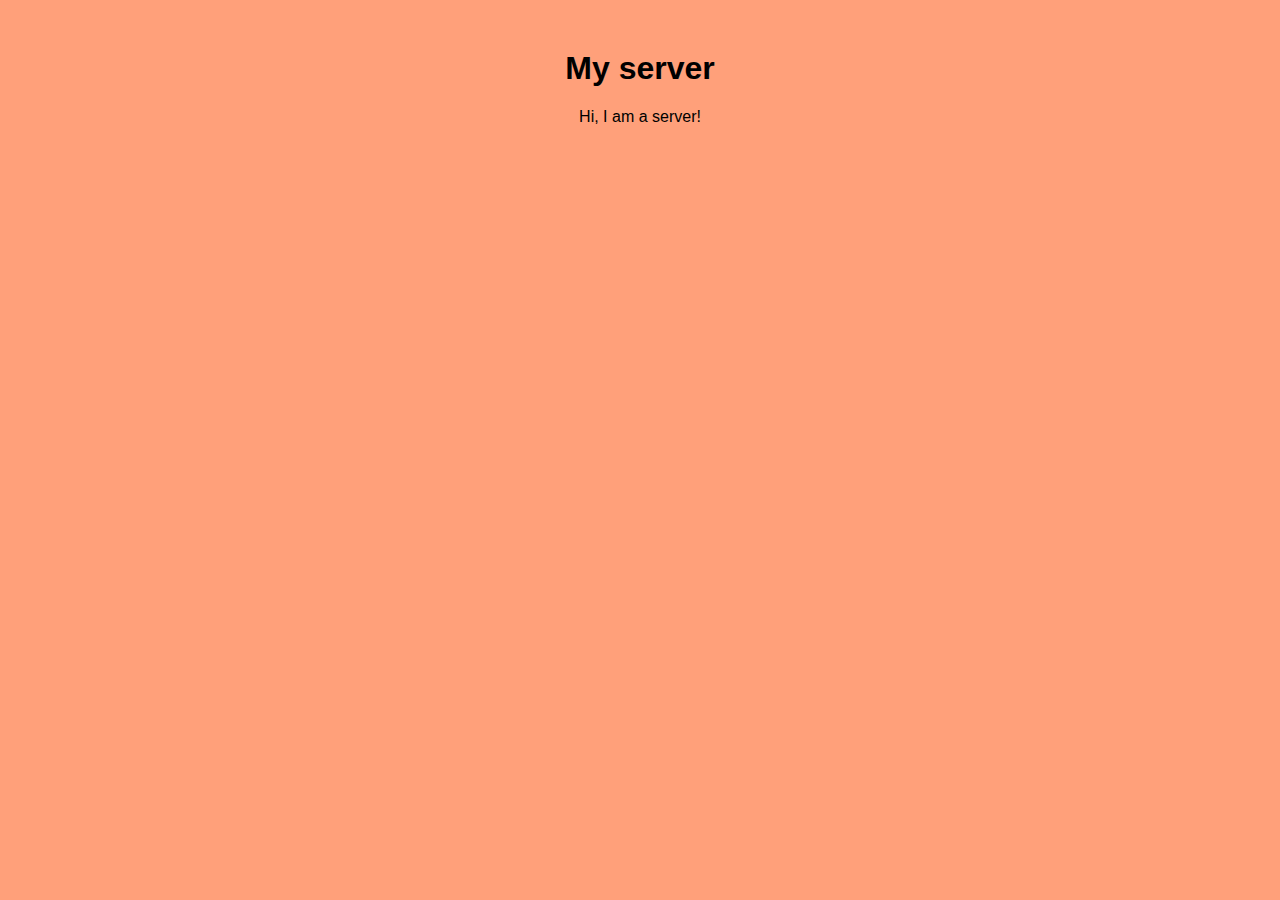
==== index.html @ 7693c16c "Initial commit" ====
<!DOCTYPE html>
<html>
    <head>
        <title>This is my server</title>
    </head>
    <body>
        <h1>My server</h1>
        <p>Hi, I am a server!</p>
    </body>
    <style>
        body {
            font-family: Arial, sans-serif;
            background-color: lightsalmon;
        }
        h1 {
            text-align: center;
            margin-top: 50px;
        }
        p {
            text-align: center;
            margin-top: 20px;
        }
    </style>
</html>
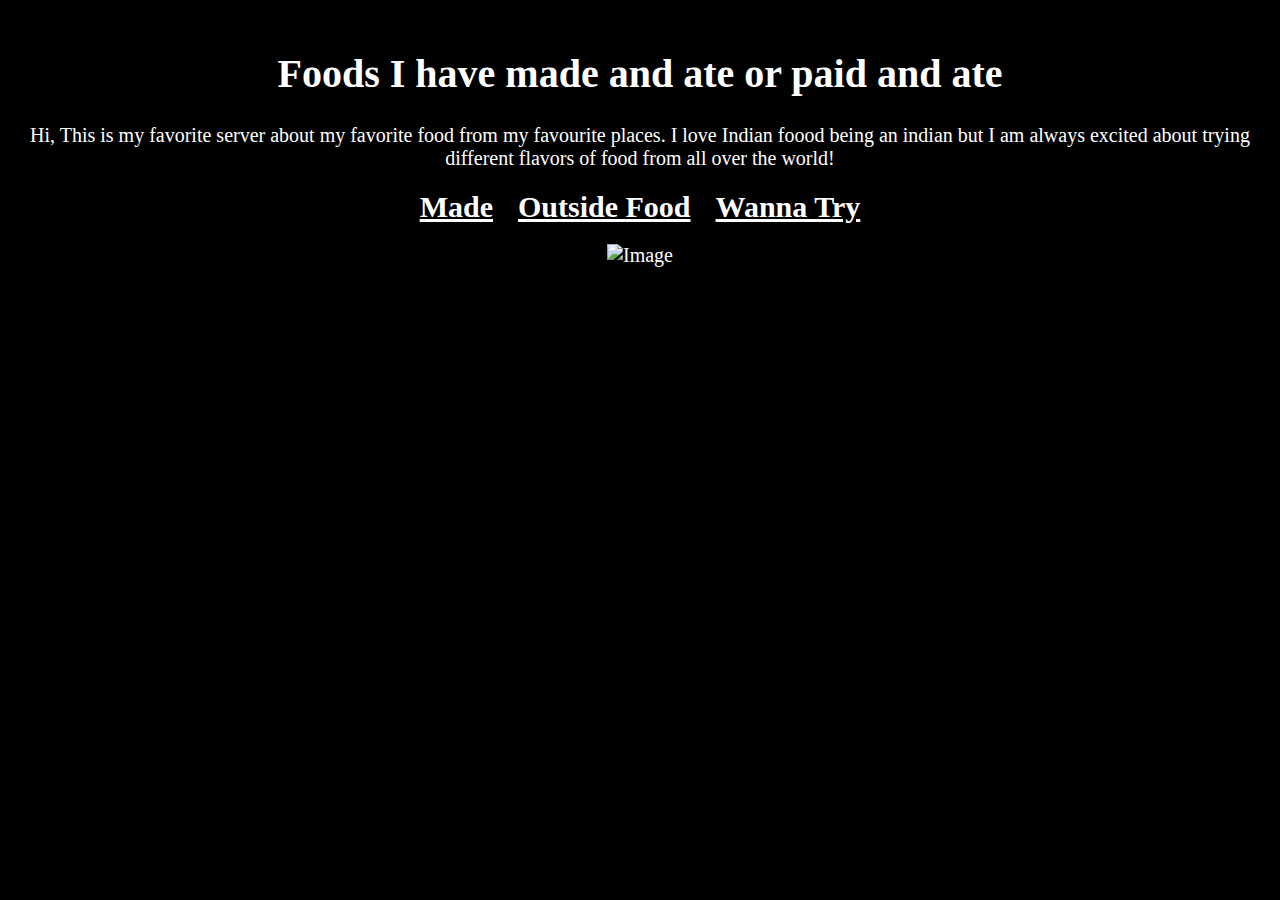
==== commit a6d256ff: "02/27 Homework" ====
--- a/index.html
+++ b/index.html
@@ -1,23 +1,35 @@
 <!DOCTYPE html>
 <html>
     <head>
-        <title>This is my server</title>
+        <title>This is my food blog</title>
     </head>
     <body>
-        <h1>My server</h1>
-        <p>Hi, I am a server!</p>
+        <h1>Foods I have made and ate or paid and ate</h1>
+        <p>Hi, This is my favorite server about my favorite food from my favourite places. I love Indian foood being an indian but I am always excited about trying different flavors of food from all over the world! </p>
+        <p style="text-align: center;">
+            <a href="made.html" style="color: white; text-decoration: underline; font-weight: bold; font-size: 30px; margin: 10px;">Made</a> 
+            <a href="paid.html" style="color: white; text-decoration: underline; font-weight: bold; font-size: 30px; margin: 10px;">Outside Food</a> 
+            <a href="try.html" style="color: white; text-decoration: underline; font-weight: bold; font-size: 30px; margin: 10px;"> Wanna Try</a>
+        </p>
+        <p>
+            <img src="https://i.etsystatic.com/9684337/r/il/5c0f82/726795730/il_fullxfull.726795730_km9q.jpg" alt="Image" width="600">
+        </p>
     </body>
     <style>
         body {
-            font-family: Arial, sans-serif;
-            background-color: lightsalmon;
+            font-family: "Lucida Handwriting" , cursive;
+            background-color: black;
         }
         h1 {
             text-align: center;
+            color: white;
+            font-size: 40px;
             margin-top: 50px;
         }
         p {
             text-align: center;
+            font-size: 20px;
+            color: white;
             margin-top: 20px;
         }
     </style>
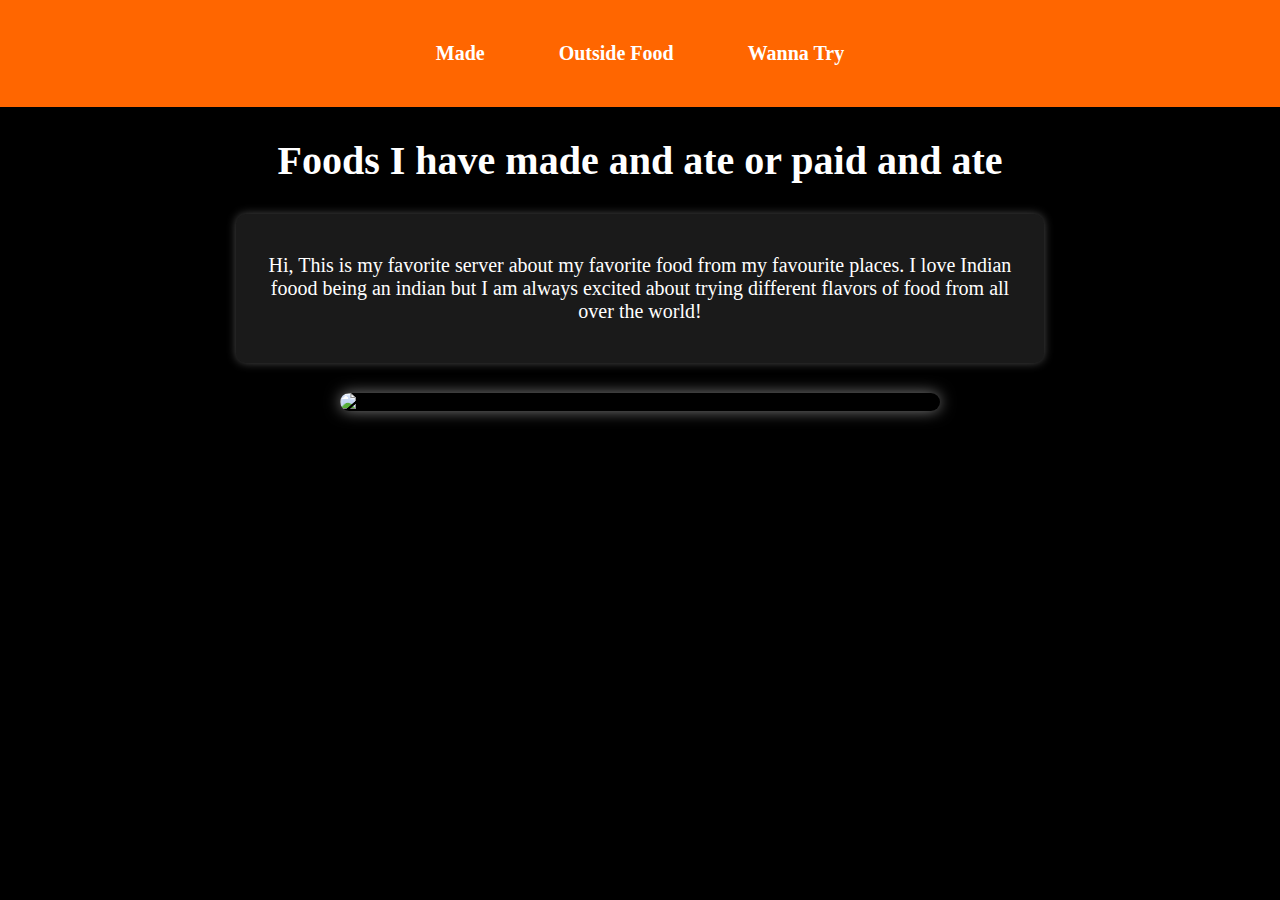
==== commit 28d51fea: "Adding 03/03 Homework" ====
--- a/index.html
+++ b/index.html
@@ -1,36 +1,95 @@
 <!DOCTYPE html>
 <html>
-    <head>
-        <title>This is my food blog</title>
-    </head>
-    <body>
-        <h1>Foods I have made and ate or paid and ate</h1>
-        <p>Hi, This is my favorite server about my favorite food from my favourite places. I love Indian foood being an indian but I am always excited about trying different flavors of food from all over the world! </p>
-        <p style="text-align: center;">
-            <a href="made.html" style="color: white; text-decoration: underline; font-weight: bold; font-size: 30px; margin: 10px;">Made</a> 
-            <a href="paid.html" style="color: white; text-decoration: underline; font-weight: bold; font-size: 30px; margin: 10px;">Outside Food</a> 
-            <a href="try.html" style="color: white; text-decoration: underline; font-weight: bold; font-size: 30px; margin: 10px;"> Wanna Try</a>
-        </p>
-        <p>
-            <img src="https://i.etsystatic.com/9684337/r/il/5c0f82/726795730/il_fullxfull.726795730_km9q.jpg" alt="Image" width="600">
-        </p>
-    </body>
+<head>
+    <title>This is my food blog</title>
     <style>
         body {
-            font-family: "Lucida Handwriting" , cursive;
+            font-family: "Lucida Handwriting", cursive;
             background-color: black;
+            margin: 0;
+            padding: 0;
         }
+
+        
+        .navbar {
+            background-color: #ff6600; 
+            padding: 15px 0;
+            text-align: center;
+        }
+
+        .navbar a {
+            color: white;
+            text-decoration: none;
+            font-weight: bold;
+            font-size: 20px;
+            margin: 15px;
+            padding: 12px 20px;
+            display: inline-block;
+            border-radius: 5px;
+        }
+
+        .navbar a:hover {
+            background-color: #cc5500; 
+            color: yellow;
+        }
+
+        .navbar a:active {
+            color: #ffd700; 
+        }
+
         h1 {
             text-align: center;
             color: white;
             font-size: 40px;
-            margin-top: 50px;
+            margin-top: 30px;
         }
+
+        .content-box {
+            background-color: rgba(255, 255, 255, 0.1);
+            padding: 20px;
+            border-radius: 10px;
+            margin: 30px auto;
+            width: 60%;
+            text-align: center;
+            box-shadow: 0 0 10px rgba(255, 255, 255, 0.3);
+        }
+
         p {
             text-align: center;
             font-size: 20px;
             color: white;
             margin-top: 20px;
         }
+
+        .image-container {
+            text-align: center;
+            margin-top: 20px;
+        }
+
+        .food-img {
+            width: 600px;
+            border-radius: 10px;
+            box-shadow: 0 0 15px rgba(255, 255, 255, 0.5);
+            display: inline-block;
+        }
     </style>
+</head>
+<body>
+    <div class="navbar">
+        <a href="made.html">Made</a>
+        <a href="paid.html">Outside Food</a>
+        <a href="try.html">Wanna Try</a>
+    </div>
+
+    <h1>Foods I have made and ate or paid and ate</h1>
+
+    <div class="content-box">
+        <p>Hi, This is my favorite server about my favorite food from my favourite places. I love Indian foood being an indian but I am always excited about trying different flavors of food from all over the world! </p>
+    </div>
+
+    <div class="image-container">
+        <img class="food-img" src="https://i.etsystatic.com/9684337/r/il/5c0f82/726795730/il_fullxfull.726795730_km9q.jpg" alt="Image">
+    </div>
+
+</body>
 </html>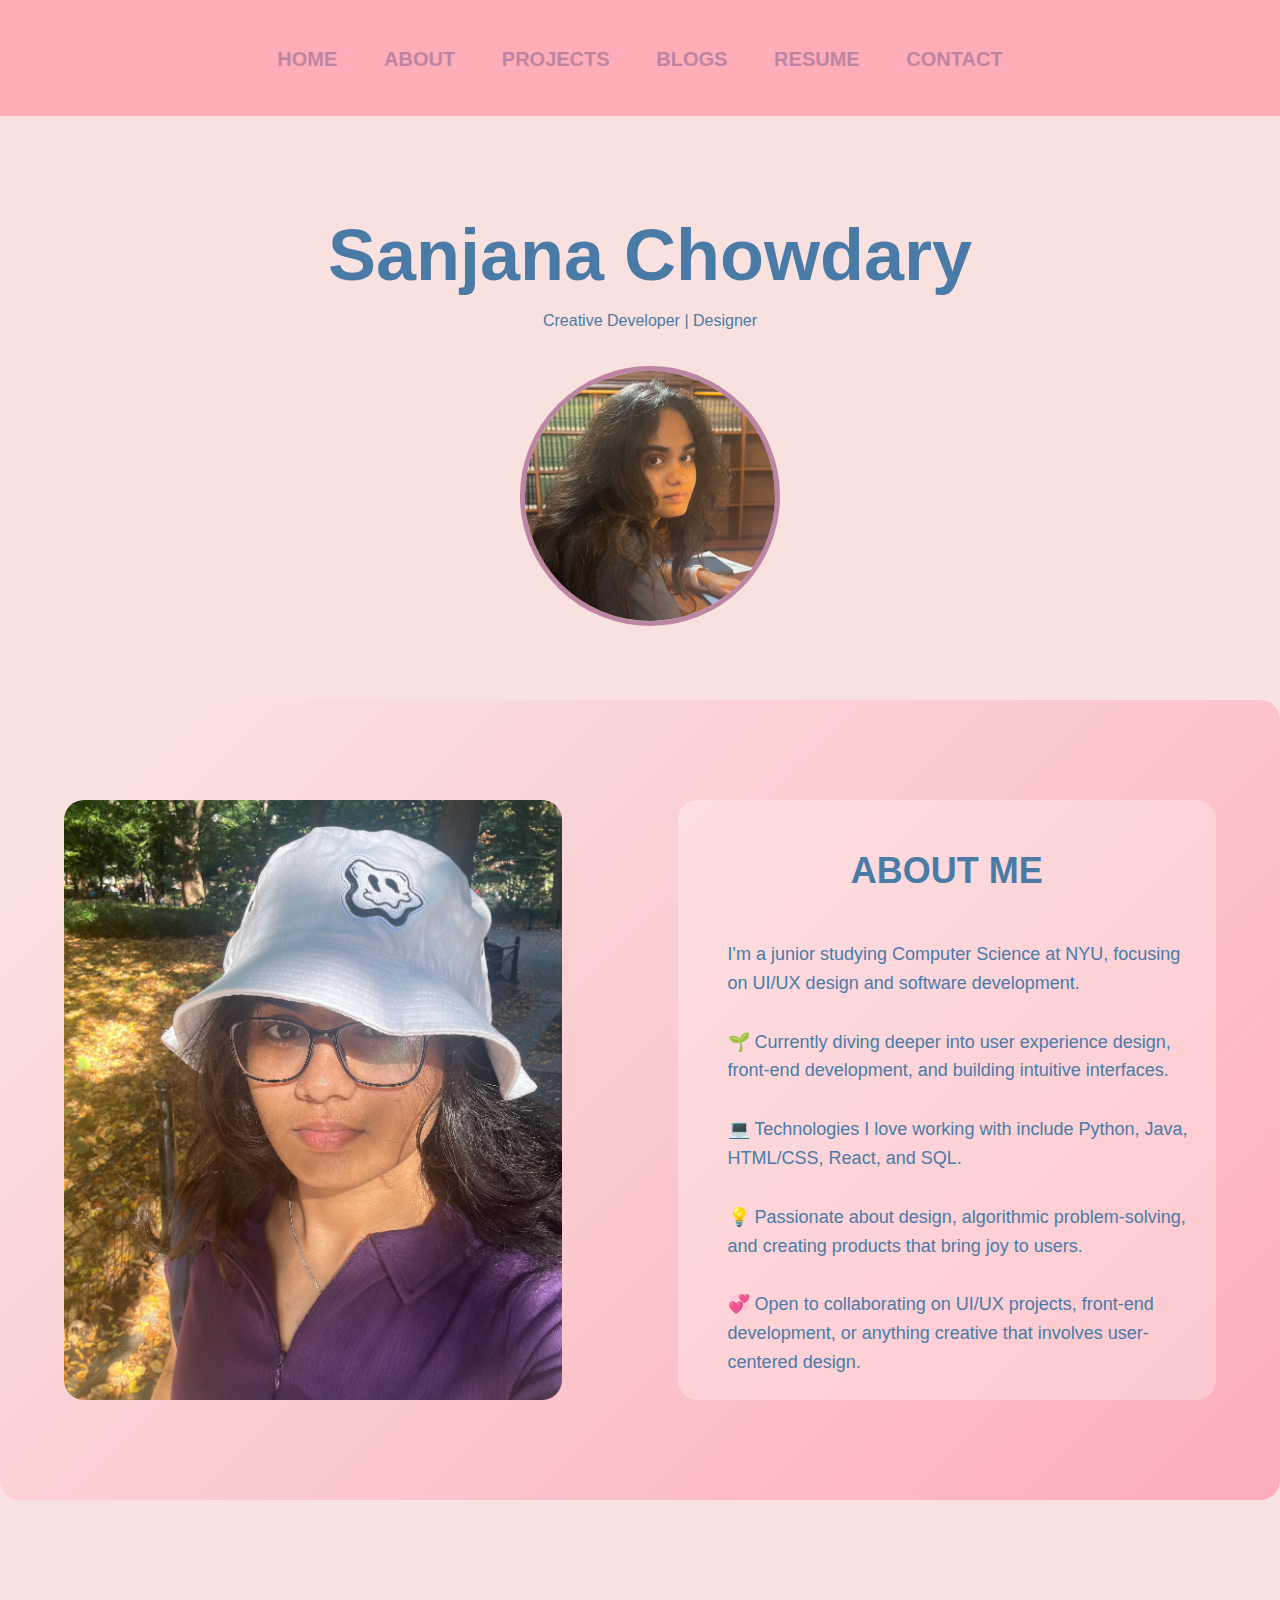
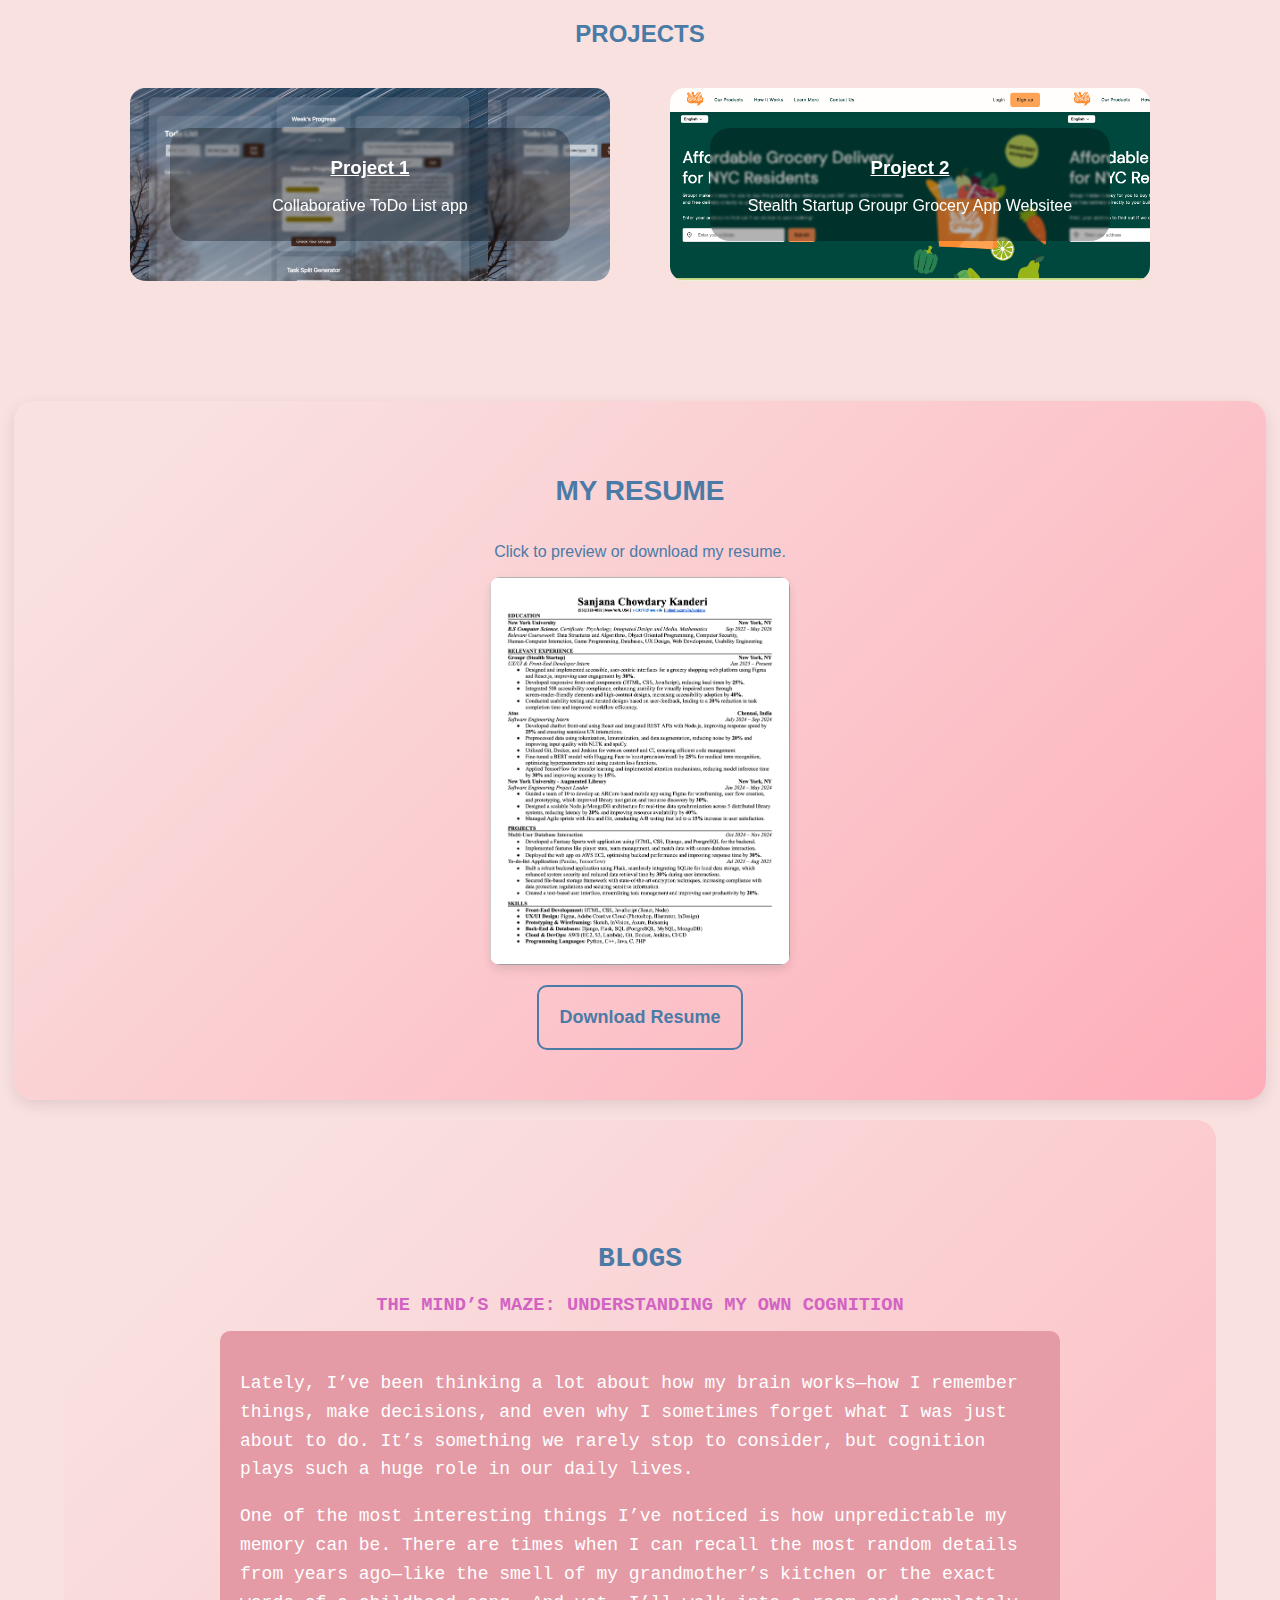
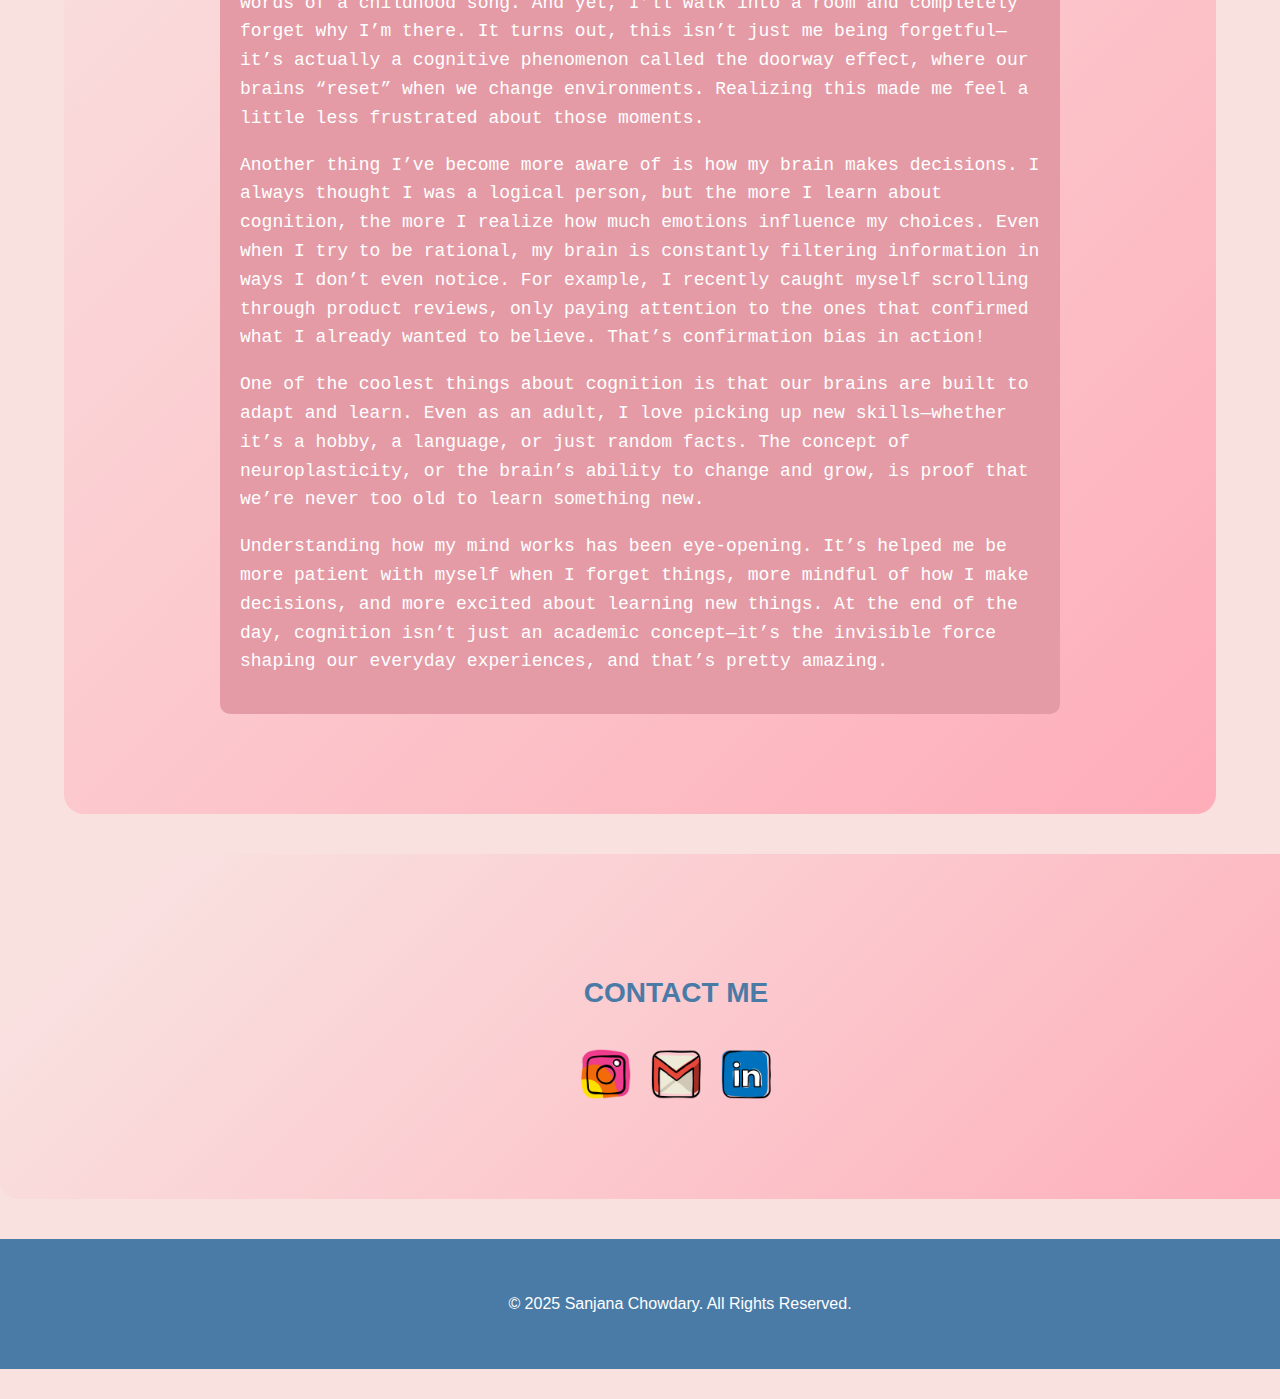
==== commit c82ec15d: "Portfolio" ====
--- a/index.html
+++ b/index.html
@@ -1,95 +1,126 @@
 <!DOCTYPE html>
-<html>
+<html lang="en">
 <head>
-    <title>This is my food blog</title>
-    <style>
-        body {
-            font-family: "Lucida Handwriting", cursive;
-            background-color: black;
-            margin: 0;
-            padding: 0;
-        }
-
-        
-        .navbar {
-            background-color: #ff6600; 
-            padding: 15px 0;
-            text-align: center;
-        }
-
-        .navbar a {
-            color: white;
-            text-decoration: none;
-            font-weight: bold;
-            font-size: 20px;
-            margin: 15px;
-            padding: 12px 20px;
-            display: inline-block;
-            border-radius: 5px;
-        }
-
-        .navbar a:hover {
-            background-color: #cc5500; 
-            color: yellow;
-        }
-
-        .navbar a:active {
-            color: #ffd700; 
-        }
-
-        h1 {
-            text-align: center;
-            color: white;
-            font-size: 40px;
-            margin-top: 30px;
-        }
-
-        .content-box {
-            background-color: rgba(255, 255, 255, 0.1);
-            padding: 20px;
-            border-radius: 10px;
-            margin: 30px auto;
-            width: 60%;
-            text-align: center;
-            box-shadow: 0 0 10px rgba(255, 255, 255, 0.3);
-        }
-
-        p {
-            text-align: center;
-            font-size: 20px;
-            color: white;
-            margin-top: 20px;
-        }
-
-        .image-container {
-            text-align: center;
-            margin-top: 20px;
-        }
-
-        .food-img {
-            width: 600px;
-            border-radius: 10px;
-            box-shadow: 0 0 15px rgba(255, 255, 255, 0.5);
-            display: inline-block;
-        }
-    </style>
+    <title>Portfolio</title>
+    <link rel="stylesheet" href="styles.css">
 </head>
 <body>
-    <div class="navbar">
-        <a href="made.html">Made</a>
-        <a href="paid.html">Outside Food</a>
-        <a href="try.html">Wanna Try</a>
-    </div>
+    <header>
+        <nav>
+            <ul>
+                <li><a href="#home">Home</a></li>
+                <li><a href="#about">About</a></li>
+                <li><a href="#projects">Projects</a></li>
+                <li><a href="#blogs">Blogs</a></li>
+                <li><a href="#resume">Resume</a></li>
+                <li><a href="#contact">Contact</a></li>
+            </ul>
+        </nav>
+    </header>
+    
+    <section id="home">
+        <h1>Sanjana Chowdary</h1>
+        <p>Creative Developer | Designer</p>
+        <img src="assets/saj2.png" alt="My Photo">
+    </section>
+    
+    <section id="about">
+        <div class="left">
+            <img src="assets/saj.jpeg" alt="Sanjana Chowdary">
+        </div>
+        <div class="right">
+            <h2>About Me</h2>
+            <p>I'm a junior studying Computer Science at NYU, focusing on UI/UX design and software development.</p>
+            <p>🌱 Currently diving deeper into user experience design, front-end development, and building intuitive interfaces.</p>
+            <p>💻 Technologies I love working with include Python, Java, HTML/CSS, React, and SQL.</p>
+            <p>💡 Passionate about design, algorithmic problem-solving, and creating products that bring joy to users.</p>
+            <p>💞️ Open to collaborating on UI/UX projects, front-end development, or anything creative that involves user-centered design.</p>
+            <p>🌿 Love growing plants, and my heart sinks a little if they don’t make it 😢.</p>
+            <p>🌅 Absolutely adore going on sunset walks—it’s my favorite way to unwind after a busy day.</p>
+            <p>🎨 In my free time, I enjoy exploring the world of UI/UX design, experimenting with new layouts, and creating engaging digital experiences.</p>
+            <p>📫 Feel free to reach out to me on GitHub or via LinkedIn if you'd like to collaborate or chat about design!</p>
+        </div>
+    </section>
+    
+    <section id="projects">
+        <h2>Projects</h2>
+        <div class="project-list">
+            <div class="project" id="project1">
+                <div class="projecttext">
+                <a href = "http://ec2-3-145-91-91.us-east-2.compute.amazonaws.com/"><h3>Project 1</h3></a>
+                <p>Collaborative ToDo List app</p>
+                </div>  
+            </div>
+            <div class="project" id = "project2">
+                <div class="projecttext">
+                <a href = "https://grouprr.myshopify.com/?_ab=0&_fd=0&_sc=1"><h3>Project 2</h3></a>
+                <p>Stealth Startup Groupr Grocery App Websitee</p>
+                </div>
+            </div>
+        </div>
+    </section>
 
-    <h1>Foods I have made and ate or paid and ate</h1>
+    <section id="resume">
+        <h2>My Resume</h2>
+        <p>Click to preview or download my resume.</p>
+        <img src="assets/resume.png" alt="Resume Preview" class="resume-preview" onclick="openModal()">
+        <a href="assets/resume.pdf" download class="resume-button">Download Resume</a>
+        <div id="resume-modal" class="modal" onclick="closeModal()">
+            <img src="assets/resume.png" class="modal-content" alt="Full Resume">
+        </div>
+    </section>
+    
+    <section id="blogs">
+        <h2>Blogs</h2>
+        <h3>The Mind’s Maze: Understanding My Own Cognition</h3>
+        <div class="sample-text">
+            <p>Lately, I’ve been thinking a lot about how my brain works—how I remember things, make decisions, and even why I sometimes forget what I was just about to do. It’s something we rarely stop to consider, but cognition plays such a huge role in our daily lives.</p>
+    
+            <p>One of the most interesting things I’ve noticed is how unpredictable my memory can be. There are times when I can recall the most random details from years ago—like the smell of my grandmother’s kitchen or the exact words of a childhood song. And yet, I’ll walk into a room and completely forget why I’m there. It turns out, this isn’t just me being forgetful—it’s actually a cognitive phenomenon called the doorway effect, where our brains “reset” when we change environments. Realizing this made me feel a little less frustrated about those moments.</p>
+    
+            <p>Another thing I’ve become more aware of is how my brain makes decisions. I always thought I was a logical person, but the more I learn about cognition, the more I realize how much emotions influence my choices. Even when I try to be rational, my brain is constantly filtering information in ways I don’t even notice. For example, I recently caught myself scrolling through product reviews, only paying attention to the ones that confirmed what I already wanted to believe. That’s confirmation bias in action!</p>
+    
+            <p>One of the coolest things about cognition is that our brains are built to adapt and learn. Even as an adult, I love picking up new skills—whether it’s a hobby, a language, or just random facts. The concept of neuroplasticity, or the brain’s ability to change and grow, is proof that we’re never too old to learn something new.</p>
+    
+            <p>Understanding how my mind works has been eye-opening. It’s helped me be more patient with myself when I forget things, more mindful of how I make decisions, and more excited about learning new things. At the end of the day, cognition isn’t just an academic concept—it’s the invisible force shaping our everyday experiences, and that’s pretty amazing.</p>
+        </div>
+    </section>
+    
+    
+    
+    <section id="contact">
+        <h2>Contact Me</h2>
+        <div class="contact-icons">
+            <a href="https://www.instagram.com/lillillinu/" target="_blank">
+                <img src="assets/instagram.png" alt="Instagram">
+            </a>
+            <a href="dunno how to do this yet">
+                <img src="assets/gmail.png" alt="Email">
+            </a>
+            <a href="https://www.linkedin.com/in/sanjana-chowdary/" target="_blank">
+                <img src="assets/linkedin.png" alt="LinkedIn">
+            </a>
+        </div>
+    </section>
+    
+    <footer>
+        <p>&copy; 2025 Sanjana Chowdary. All Rights Reserved.</p>
+    </footer>
+</body>
+</html>
 
-    <div class="content-box">
-        <p>Hi, This is my favorite server about my favorite food from my favourite places. I love Indian foood being an indian but I am always excited about trying different flavors of food from all over the world! </p>
-    </div>
+<script>
+    function openModal() {
+        document.getElementById("resume-modal").style.display = "flex";
+    }
 
-    <div class="image-container">
-        <img class="food-img" src="https://i.etsystatic.com/9684337/r/il/5c0f82/726795730/il_fullxfull.726795730_km9q.jpg" alt="Image">
-    </div>
+    function closeModal() {
+        document.getElementById("resume-modal").style.display = "none";
+    }
+</script>
 
-</body>
-</html>+<script>
+    window.onload = function () {
+        document.getElementById("resume-modal").style.display = "none";
+    };
+</script>--- a/styles.css
+++ b/styles.css
@@ -0,0 +1,381 @@
+
+body {
+    font-family: 'SF UI Display', sans-serif;
+    margin: 0;
+    padding: 0;
+    background-color: #f9e1e0;
+    color: #4a7ba6;
+    overflow-x: hidden; 
+}
+
+header {
+    background: #feadb9;
+    padding: 20px;
+    text-align: center;
+    font-size: 24px;
+    font-weight: bold;
+    text-transform: uppercase;
+    color: #ffffff;
+}
+
+nav ul {
+    padding: 0;
+    text-align: center;
+}
+
+nav ul li {
+    display: inline;
+    margin: 0 20px;
+}
+
+nav ul li a {
+    color: #bc85a3;
+    text-decoration: none;
+    font-size: 20px;
+    font-weight: 600;
+}
+
+nav ul li a:hover {
+    color: #4a7ba6;
+}
+
+nav ul li:hover::after {
+    width: 100%;
+}
+
+.text-content {
+    max-width: 50%;
+    text-align: left;
+}
+
+.image-content img {
+    width: 100%;
+    max-width: 400px;
+    border-radius: 20px;
+}
+
+#home {
+    background: #f9e1e0;
+    padding: 50px;
+    max-width: 1200px;
+    margin: auto;
+    margin-bottom: 20px;;
+}
+
+#home h1 {
+    font-size: 72px;
+    font-weight: 700;
+    color: #4a7ba6;
+    text-transform: none;
+    margin-bottom: 10px;
+}
+
+#home img {
+    width: 250px;
+    height: 250px;
+    border-radius: 50%;
+    border: 5px solid #bc85a3;
+    margin-top: 20px;
+}
+
+h1, h2 {
+    color: #4a7ba6;
+    font-weight: 700;
+    text-transform: uppercase;
+}
+
+.project-list {
+    display: flex;
+    justify-content: center;
+    flex-wrap: wrap;
+    gap: 20px;
+}
+
+.project {
+    background: #bc85a3;
+    padding: 40px;
+    margin: 20px;
+    border-radius: 15px;
+    width: 100%;
+    max-width: 400px;
+    color: white;
+    text-align: center;
+    font-weight: 500;
+}
+.project#project1 {
+    background-image: url('/assets/todo.png');
+    background-size: contain;
+}
+.project#project2 {
+    background-image: url('/assets/groupr.png');
+    background-size: contain;
+
+}
+
+a {
+    color: white;
+    text-decoration: underline;
+}
+.projecttext{
+    background: rgba(0, 0, 0, 0.3);
+    border-radius: 20px;
+    padding: 10px;
+    backdrop-filter: blur(1px);
+}
+
+
+section {
+    padding: 100px 0%;
+    text-align: center;
+    width: 100%;
+    margin: auto;
+}
+
+.container {
+    display: flex;
+    align-items: center;
+    justify-content: center;
+    gap: 40px;
+    flex-wrap: wrap;
+    max-width: 1000px;
+    margin: auto;
+}
+
+#about {
+    display: flex;
+    align-items: stretch; 
+    justify-content: center;
+    flex-wrap: nowrap;
+    width: 90%;
+    margin: auto;
+    padding: 100px 5%;
+    background: linear-gradient(135deg, #f9e1e0 10%, #feadb9 100%);
+    border-radius: 20px;
+    position: relative;
+    overflow: hidden;
+    gap: 10%;
+}
+
+#about .left, #about .right {
+    flex: 1;
+    max-width: 50%;
+    display: flex;
+    align-items: center;
+    justify-content: center;
+    height: 100%;
+}
+
+#about .left img {
+    width: 100%;
+    height: 100%;
+    max-height: 600px;;
+    object-fit: cover;
+    border-radius: 20px;
+}
+
+#about .right {
+    height: 100%;
+    max-height: 560px; 
+    overflow-y: auto; 
+    padding: 20px;
+    background: rgba(255, 255, 255, 0.3);
+    border-radius: 20px;
+    text-align: left;
+    display: flex;
+    flex-direction: column;
+    justify-content: flex-start;
+}
+
+#about h2 {
+    font-size: 36px;
+    font-weight: 800;
+    color: #4a7ba6;
+}
+
+#about p {
+    font-size: 18px;
+    font-weight: 500;
+    margin-bottom: 12px;
+    position: relative;
+    padding-left: 30px;
+    line-height: 1.6;
+    color: #4a7ba6;
+}
+
+#about p::before {
+    position: absolute;
+    left: 0;
+    font-size: 20px;
+}
+
+#about p:hover {
+    transform: scale(1.05);
+    transition: 0.3s;
+}
+
+#resume {
+    display: flex;
+    flex-direction: column;
+    align-items: center;
+    justify-content: center;
+    text-align: center;
+    padding: 50px;
+    width: 90%;
+    background: linear-gradient(135deg, #f9e1e0 10%, #feadb9 100%);
+    border-radius: 20px;
+    box-shadow: 0 5px 15px rgba(0, 0, 0, 0.1);
+}
+
+#resume h2 {
+    font-size: 28px;
+    font-weight: 700;
+    color: #4a7ba6;
+    text-transform: uppercase;
+    margin-bottom: 20px;
+}
+
+#resume .resume-preview {
+    width: 300px;
+    cursor: pointer;
+    border-radius: 10px;
+    box-shadow: 0 5px 10px rgba(0, 0, 0, 0.1);
+    transition: transform 0.3s ease-in-out;
+    margin-bottom: 20px;
+}
+
+#resume .resume-preview:hover {
+    transform: scale(1.05);
+}
+
+.resume-button {
+    display: inline-block;
+    border: 2px solid #4a7ba6;
+    color: #4a7ba6;
+    padding: 20px;
+    font-size: 18px;
+    font-weight: 600;
+    border-radius: 10px;
+    text-decoration: none;
+    transition: 0.3s;
+    background: transparent;
+}
+
+.resume-button:hover {
+    background: #4a7ba6;
+    color: white;
+}
+
+.modal {
+    display: none;
+    position: fixed;
+    z-index: 1000;
+    left: 0;
+    top: 0;
+    width: 100%;
+    height: 100%;
+    background-color: rgba(180, 215, 226, 0.593);
+    display: flex;
+    align-items: center;
+    justify-content: center;
+}
+
+.modal-content {
+    max-width: 90%;
+    max-height: 90%;
+    border-radius: 10px;
+}
+
+
+#blogs {
+    background: linear-gradient(135deg, #f9e1e0 10%, #feadb9 100%);;
+    color: #FFFFFF; 
+    font-family: 'JetBrains Mono', monospace; 
+    width: 90%;
+    margin-top: 20px;;
+    border-radius: 20px;
+    text-align: center;
+}
+
+#blogs h2 {
+    font-size: 28px;
+    font-weight: 700;
+    margin-bottom: 20px;
+    text-transform: uppercase;
+    color: #4a7ba6;
+}
+
+#blogs h3 {
+    font-size: px;
+    font-weight: 700;
+    margin-bottom: 15px;
+    text-transform: uppercase;
+    color: #d263c3;
+}
+
+#blogs .sample-text {
+    font-size: 18px;
+    line-height: 1.6;
+    max-width: 800px;
+    margin: auto;
+    padding: 20px;
+    border-radius: 10px;
+    background: #e49ba6;
+    color: #FFFFFF;
+    text-align: left;
+}
+
+#contact {
+    display: flex;
+    flex-direction: column;
+    align-items: center;
+    justify-content: center;
+    text-align: center;
+    width: 90%; 
+    margin: auto;
+    padding: 100px;
+    background: linear-gradient(135deg, #f9e1e0 10%, #feadb9 100%);
+    border-radius: 20px;
+    margin-top: 40px;
+    margin-bottom: 40px;
+}
+
+#contact h2 {
+    font-size: 28px;
+    font-weight: 700;
+    color: #4a7ba6;
+    text-transform: uppercase;
+    margin-bottom: 20px;
+}
+
+.contact-icons {
+    display: flex;
+    justify-content: center;
+    gap: 20px;
+    margin-top: 20px;
+}
+
+.contact-icons a {
+    display: inline-block;
+    width: 50px;
+    height: 50px;
+    transition: transform 0.3s ease-in-out;
+}
+
+.contact-icons a img {
+    width: 100%;
+    height: 100%;
+    object-fit: contain;
+}
+
+.contact-icons a:hover {
+    transform: scale(1.1);
+}
+
+footer {
+    background: #4a7ba6;
+    color: white;
+    text-align: center;
+    padding: 40px;
+    font-size: 16px;
+    width: 100%;
+}